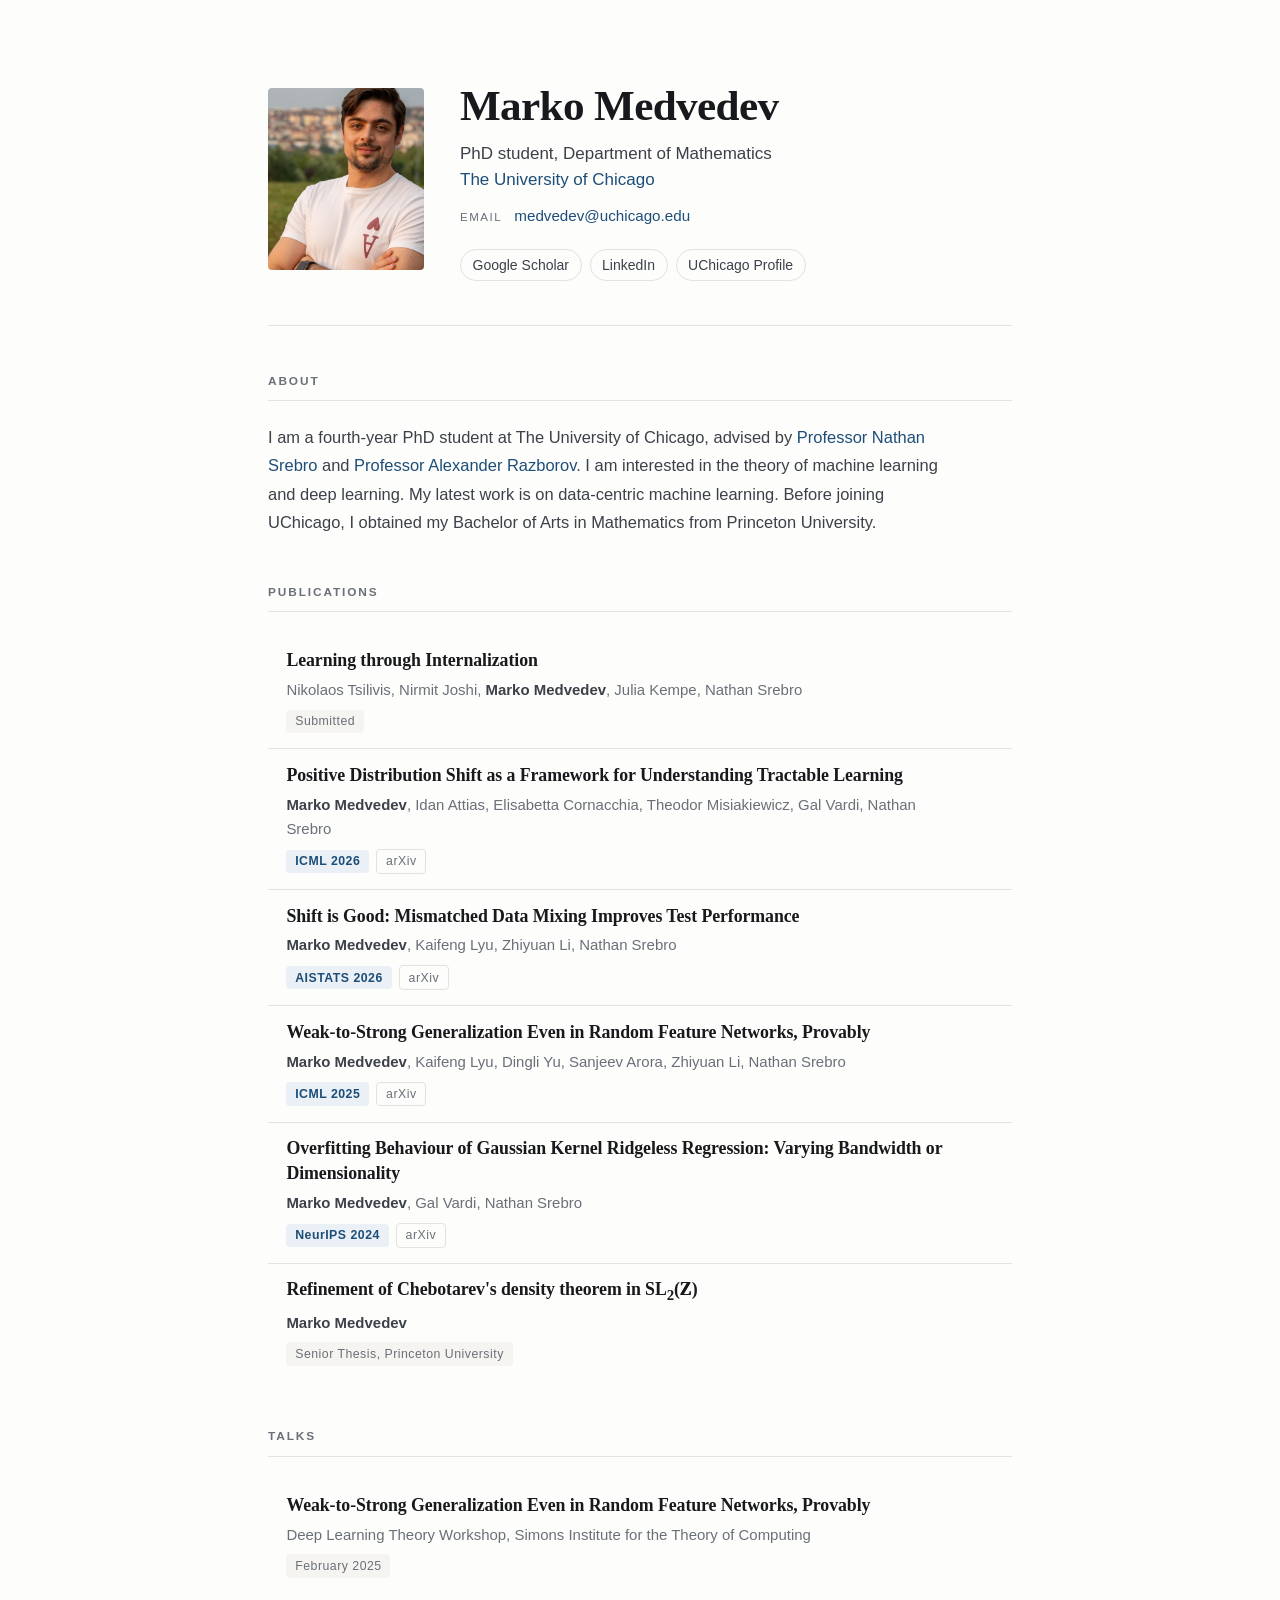
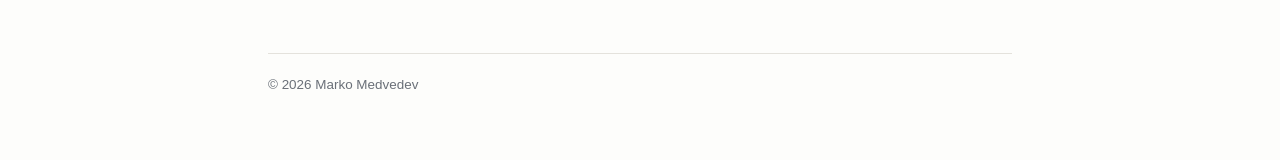
==== index.html @ 5ec53a4e "Academic homepage: content from math.uchicago.edu/~medvedev, redesigned Plain HTML/CSS + minimal JS " ====
<!DOCTYPE html>
<html lang="en">
<head>
<meta charset="utf-8" />
<meta name="viewport" content="width=device-width, initial-scale=1" />
<title>Marko Medvedev</title>
<meta name="description" content="Marko Medvedev — PhD student in the Department of Mathematics at the University of Chicago, working on the theory of machine learning and deep learning." />
<meta name="author" content="Marko Medvedev" />
<link rel="canonical" href="https://marko-medvedev.github.io/" />
<link rel="icon" href="assets/favicon.svg" type="image/svg+xml" />
<meta property="og:type" content="website" />
<meta property="og:title" content="Marko Medvedev" />
<meta property="og:description" content="PhD student in the Department of Mathematics, University of Chicago. Theory of machine learning and deep learning." />
<meta property="og:url" content="https://marko-medvedev.github.io/" />
<meta property="og:image" content="https://marko-medvedev.github.io/assets/marko-medvedev.jpg" />
<meta name="twitter:card" content="summary" />
<link rel="stylesheet" href="css/style.css" />
</head>
<body>
<a class="skip" href="#about">Skip to content</a>

<main class="page">

  <header class="masthead">
    <div class="portrait">
      <img src="assets/marko-medvedev.jpg" alt="Portrait of Marko Medvedev" width="654" height="760" />
    </div>
    <div class="identity">
      <h1>Marko Medvedev</h1>
      <p class="affiliation">
        PhD student, Department of Mathematics<br />
        <a href="https://www.math.uchicago.edu">The University of Chicago</a>
      </p>
      <p class="contact" id="contact">
        <span class="label">Email</span>
        <span class="email" data-user="medvedev" data-domain="uchicago.edu">
          <i>[last name]</i> at uchicago dot edu
        </span>
      </p>
      <nav class="links" aria-label="Profiles">
        <a href="https://scholar.google.com/citations?user=ftjH16EAAAAJ&amp;hl=en&amp;oi=ao">Google&nbsp;Scholar</a>
        <a href="https://www.linkedin.com/in/marko-medvedev">LinkedIn</a>
        <a href="https://mathematics.uchicago.edu/people/profile/marko-medvedev/">UChicago&nbsp;Profile</a>
      </nav>
    </div>
  </header>

  <section class="section" id="about">
    <h2 class="section-title">About</h2>
    <p class="lede">
      I am a fourth-year PhD student at The University of Chicago, advised by
      <a href="https://nati.ttic.edu">Professor Nathan Srebro</a> and
      <a href="https://people.cs.uchicago.edu/~razborov/">Professor Alexander Razborov</a>.
      I am interested in the theory of machine learning and deep learning. My latest work is on
      data-centric machine learning. Before joining UChicago, I obtained my Bachelor of Arts in
      Mathematics from Princeton University.
    </p>
  </section>

  <section class="section" id="publications">
    <h2 class="section-title">Publications</h2>
    <ol class="pubs">

      <li class="pub">
        <h3 class="pub-title">Learning through Internalization</h3>
        <p class="pub-authors">Nikolaos Tsilivis, Nirmit Joshi, <b>Marko Medvedev</b>, Julia Kempe, Nathan Srebro</p>
        <p class="pub-meta"><span class="venue venue-quiet">Submitted</span></p>
      </li>

      <li class="pub">
        <h3 class="pub-title"><a href="https://arxiv.org/abs/2602.08907">Positive Distribution Shift as a Framework for Understanding Tractable Learning</a></h3>
        <p class="pub-authors"><b>Marko Medvedev</b>, Idan Attias, Elisabetta Cornacchia, Theodor Misiakiewicz, Gal Vardi, Nathan Srebro</p>
        <p class="pub-meta"><span class="venue">ICML 2026</span><a class="pill" href="https://arxiv.org/abs/2602.08907">arXiv</a></p>
      </li>

      <li class="pub">
        <h3 class="pub-title"><a href="https://arxiv.org/abs/2510.25108">Shift is Good: Mismatched Data Mixing Improves Test Performance</a></h3>
        <p class="pub-authors"><b>Marko Medvedev</b>, Kaifeng Lyu, Zhiyuan Li, Nathan Srebro</p>
        <p class="pub-meta"><span class="venue">AISTATS 2026</span><a class="pill" href="https://arxiv.org/abs/2510.25108">arXiv</a></p>
      </li>

      <li class="pub">
        <h3 class="pub-title"><a href="https://arxiv.org/abs/2503.02877">Weak-to-Strong Generalization Even in Random Feature Networks, Provably</a></h3>
        <p class="pub-authors"><b>Marko Medvedev</b>, Kaifeng Lyu, Dingli Yu, Sanjeev Arora, Zhiyuan Li, Nathan Srebro</p>
        <p class="pub-meta"><span class="venue">ICML 2025</span><a class="pill" href="https://arxiv.org/abs/2503.02877">arXiv</a></p>
      </li>

      <li class="pub">
        <h3 class="pub-title"><a href="https://arxiv.org/abs/2409.03891">Overfitting Behaviour of Gaussian Kernel Ridgeless Regression: Varying Bandwidth or Dimensionality</a></h3>
        <p class="pub-authors"><b>Marko Medvedev</b>, Gal Vardi, Nathan Srebro</p>
        <p class="pub-meta"><span class="venue">NeurIPS 2024</span><a class="pill" href="https://arxiv.org/abs/2409.03891">arXiv</a></p>
      </li>

      <li class="pub">
        <h3 class="pub-title"><a href="https://dataspace.princeton.edu/handle/88435/dsp018g84mq446">Refinement of Chebotarev's density theorem in SL<sub>2</sub>(<span class="bb">Z</span>)</a></h3>
        <p class="pub-authors"><b>Marko Medvedev</b></p>
        <p class="pub-meta"><span class="venue venue-quiet">Senior Thesis, Princeton University</span></p>
      </li>

    </ol>
  </section>

  <section class="section" id="talks">
    <h2 class="section-title">Talks</h2>
    <ol class="pubs">
      <li class="pub">
        <h3 class="pub-title"><a href="https://simons.berkeley.edu/talks/marko-medvedev-university-chicago-2025-02-19">Weak-to-Strong Generalization Even in Random Feature Networks, Provably</a></h3>
        <p class="pub-authors">Deep Learning Theory Workshop, Simons Institute for the Theory of Computing</p>
        <p class="pub-meta"><span class="venue venue-quiet">February 2025</span></p>
      </li>
    </ol>
  </section>

  <footer class="footer">
    <p>&copy; <span id="year">2026</span> Marko Medvedev</p>
  </footer>

</main>

<script src="js/main.js"></script>
</body>
</html>
---- css/style.css ----
/* Marko Medvedev — academic homepage
   Restrained editorial layout: one column, hairline rules, one accent. */

:root {
  --bg:        #fdfdfb;
  --panel:     #f5f4f0;
  --ink:       #17191d;
  --ink-soft:  #3c4149;
  --muted:     #6a7078;
  --rule:      #e4e2dc;
  --accent:    #1d4e79;
  --accent-bg: #eaf0f6;

  --serif: "Iowan Old Style", "Palatino Linotype", Palatino, "Book Antiqua", Georgia, "Times New Roman", serif;
  --sans:  -apple-system, BlinkMacSystemFont, "Segoe UI", Inter, Roboto, "Helvetica Neue", Arial, sans-serif;

  --measure: 42rem;   /* text column */
  --page:    50rem;   /* full page width incl. gutters */
}

@media (prefers-color-scheme: dark) {
  :root {
    --bg:        #14161a;
    --panel:     #1b1e23;
    --ink:       #e9e8e4;
    --ink-soft:  #c6c8cc;
    --muted:     #949aa4;
    --rule:      #2a2e35;
    --accent:    #8ab8e0;
    --accent-bg: #1c2732;
  }
}

* { box-sizing: border-box; }

html { -webkit-text-size-adjust: 100%; }

body {
  margin: 0;
  background: var(--bg);
  color: var(--ink);
  font-family: var(--sans);
  font-size: 17px;
  line-height: 1.65;
  -webkit-font-smoothing: antialiased;
  text-rendering: optimizeLegibility;
}

.skip {
  position: absolute;
  left: -9999px;
}
.skip:focus {
  left: 1rem; top: 1rem;
  padding: .5rem .75rem;
  background: var(--panel);
  border: 1px solid var(--rule);
  border-radius: 6px;
  z-index: 10;
}

a {
  color: var(--accent);
  text-decoration: none;
  border-bottom: 1px solid transparent;
  transition: border-color .15s ease, color .15s ease;
}
a:hover { border-bottom-color: currentColor; }
a:focus-visible {
  outline: 2px solid var(--accent);
  outline-offset: 3px;
  border-radius: 2px;
}

.page {
  max-width: var(--page);
  margin: 0 auto;
  padding: 5.5rem 1.75rem 4rem;
}

/* ---------- masthead ---------- */

.masthead {
  display: grid;
  grid-template-columns: 156px 1fr;
  gap: 2.25rem;
  align-items: start;
  padding-bottom: 2.75rem;
  border-bottom: 1px solid var(--rule);
}

.portrait {
  width: 156px;
  height: 182px;
  overflow: hidden;
  border-radius: 4px;
  background: var(--panel);
}
.portrait img {
  width: 100%;
  height: 100%;
  display: block;
  object-fit: cover;
  object-position: 60% 16%;
  transform: scale(1.38);
  transform-origin: 60% 16%;
  filter: saturate(.96);
}

.identity h1 {
  font-family: var(--serif);
  font-weight: 600;
  font-size: clamp(2.1rem, 5.4vw, 2.7rem);
  line-height: 1.1;
  letter-spacing: -0.015em;
  margin: -0.35rem 0 0.7rem;
}

.affiliation {
  margin: 0 0 .55rem;
  color: var(--ink-soft);
  line-height: 1.55;
}

.contact {
  margin: 0 0 1.35rem;
  color: var(--ink-soft);
  font-size: .95rem;
}
.contact .label {
  font-size: .72rem;
  letter-spacing: .13em;
  text-transform: uppercase;
  color: var(--muted);
  margin-right: .5rem;
}
.contact .email i { font-style: italic; }

.links {
  display: flex;
  flex-wrap: wrap;
  gap: .5rem .5rem;
}
.links a {
  font-size: .875rem;
  line-height: 1;
  padding: .48rem .72rem;
  border: 1px solid var(--rule);
  border-radius: 999px;
  color: var(--ink-soft);
  background: transparent;
  transition: background .15s ease, border-color .15s ease, color .15s ease;
}
.links a:hover {
  color: var(--accent);
  border-color: var(--accent);
  background: var(--accent-bg);
}

/* ---------- sections ---------- */

.section { padding-top: 2.9rem; }

.section-title {
  font-family: var(--sans);
  font-size: .74rem;
  font-weight: 600;
  letter-spacing: .16em;
  text-transform: uppercase;
  color: var(--muted);
  margin: 0 0 1.35rem;
  padding-bottom: .55rem;
  border-bottom: 1px solid var(--rule);
}

.lede {
  max-width: var(--measure);
  margin: 0;
  color: var(--ink-soft);
  font-size: 1.03rem;
  line-height: 1.72;
}

/* ---------- publications & talks ---------- */

.pubs {
  list-style: none;
  margin: 0;
  padding: 0;
}

.pub {
  position: relative;
  padding: .85rem 0 .95rem 1.15rem;
  border-top: 1px solid transparent;
}
.pub + .pub { border-top-color: var(--rule); }

.pub::before {
  content: "";
  position: absolute;
  left: 0;
  top: 1.35rem;
  width: 3px;
  height: 0;
  background: var(--accent);
  border-radius: 2px;
  transition: height .18s ease;
}
.pub:hover::before { height: calc(100% - 2.1rem); }

.pub-title {
  font-family: var(--serif);
  font-size: 1.115rem;
  font-weight: 600;
  line-height: 1.4;
  letter-spacing: -0.005em;
  margin: 0 0 .3rem;
  max-width: var(--measure);
}
.pub-title a { color: var(--ink); }
.pub-title a:hover { color: var(--accent); border-bottom-color: transparent; }

.pub-authors {
  margin: 0 0 .45rem;
  font-size: .935rem;
  color: var(--muted);
  max-width: var(--measure);
}
.pub-authors b {
  font-weight: 600;
  color: var(--ink-soft);
}

.pub-meta {
  margin: 0;
  display: flex;
  flex-wrap: wrap;
  align-items: center;
  gap: .45rem;
}

.venue {
  font-size: .77rem;
  font-weight: 600;
  letter-spacing: .04em;
  line-height: 1;
  padding: .34rem .55rem;
  border-radius: 4px;
  color: var(--accent);
  background: var(--accent-bg);
}
.venue-quiet {
  color: var(--muted);
  background: var(--panel);
  font-weight: 500;
}

.pill {
  font-size: .77rem;
  letter-spacing: .04em;
  line-height: 1;
  padding: .33rem .55rem;
  border: 1px solid var(--rule);
  border-radius: 4px;
  color: var(--muted);
}
.pill:hover {
  color: var(--accent);
  border-color: var(--accent);
  border-bottom-color: var(--accent);
}

.bb {
  font-family: var(--serif);
  font-style: normal;
  font-weight: 600;
  /* blackboard-bold stand-in for the integers */
  text-shadow: -0.5px 0 currentColor;
}

/* ---------- footer ---------- */

.footer {
  margin-top: 3.75rem;
  padding-top: 1.25rem;
  border-top: 1px solid var(--rule);
  color: var(--muted);
  font-size: .84rem;
}
.footer p { margin: 0; }

/* ---------- responsive ---------- */

@media (max-width: 640px) {
  body { font-size: 16.5px; }
  .page { padding: 3rem 1.25rem 3rem; }
  .masthead {
    grid-template-columns: 1fr;
    gap: 1.5rem;
    padding-bottom: 2rem;
  }
  .portrait { width: 136px; height: 159px; }
  .identity h1 { margin-top: 0; }
}

/* ---------- print ---------- */

@media print {
  :root { --bg: #fff; --ink: #000; --ink-soft: #222; --muted: #444; --rule: #ccc; --accent: #000; --accent-bg: #f2f2f2; }
  .page { max-width: none; padding: 0; }
  .links, .skip { display: none; }
  a { color: #000; }
  .pub { break-inside: avoid; }
}
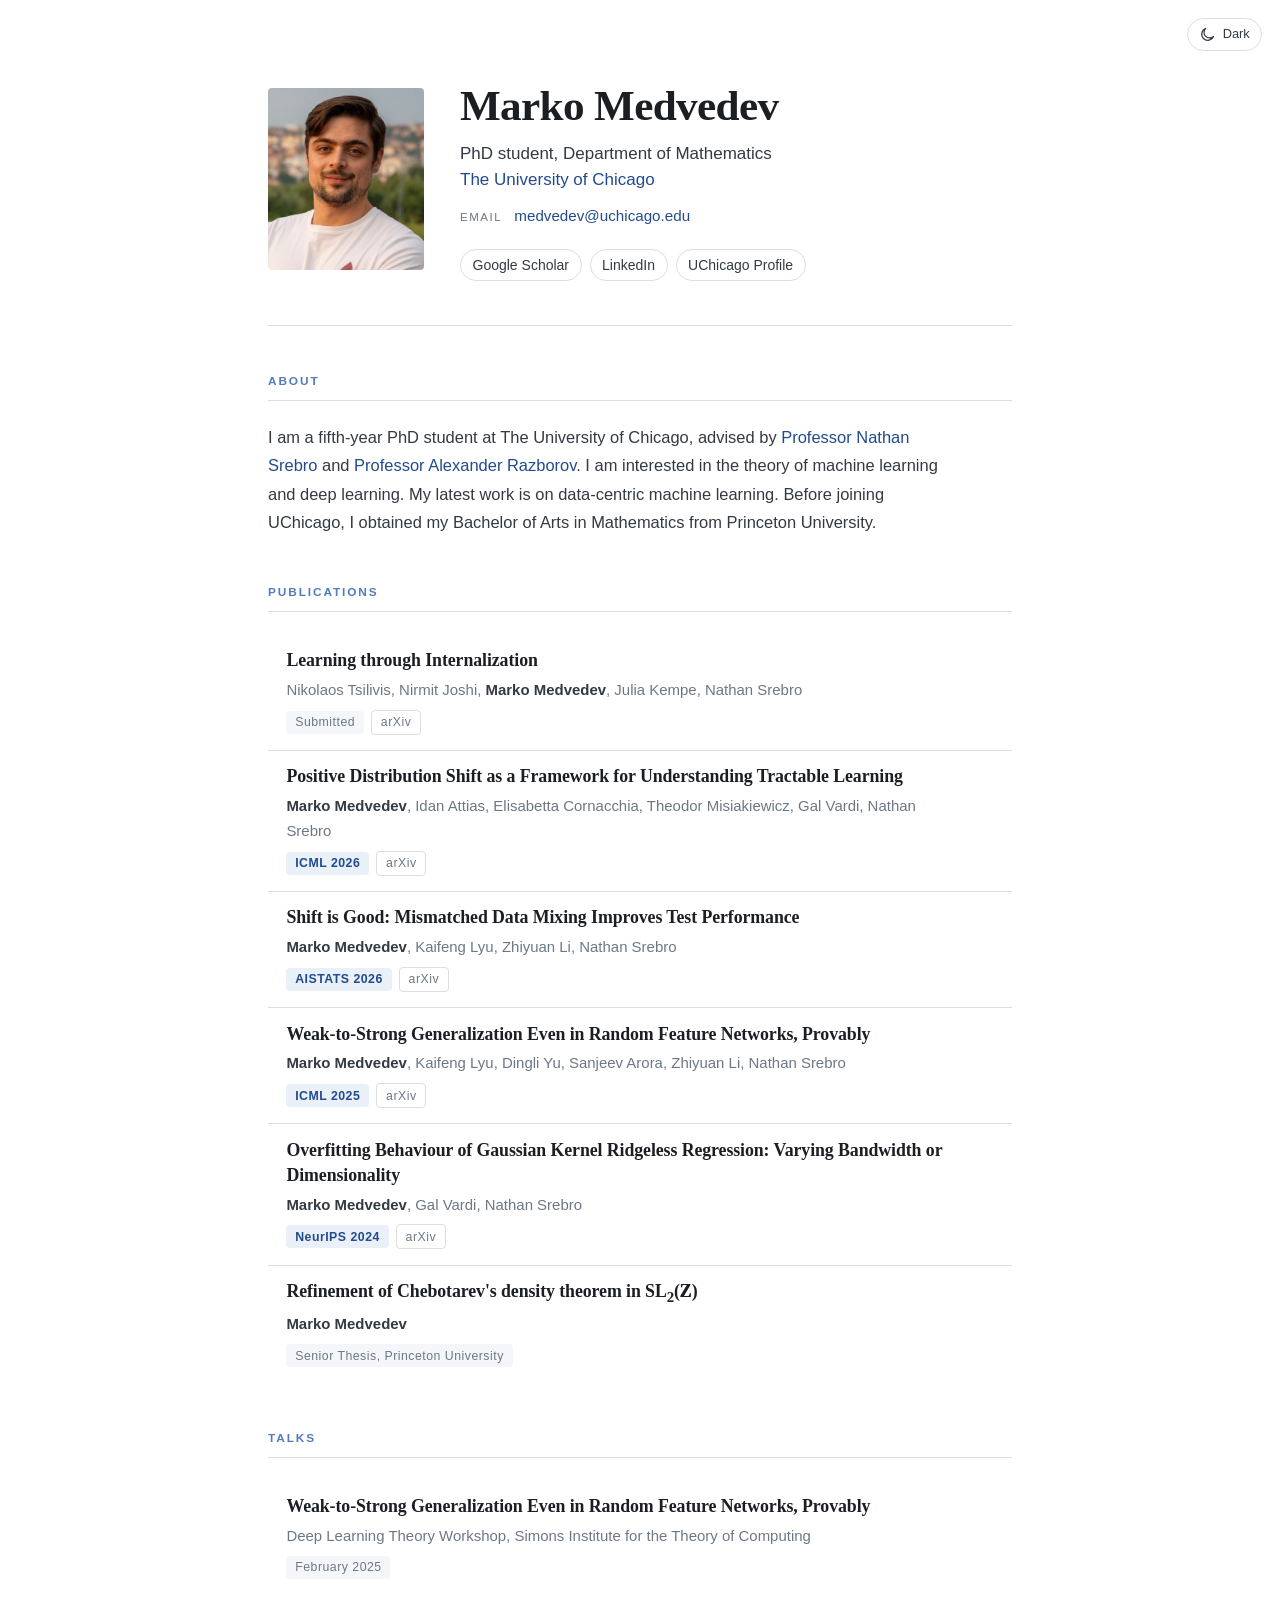
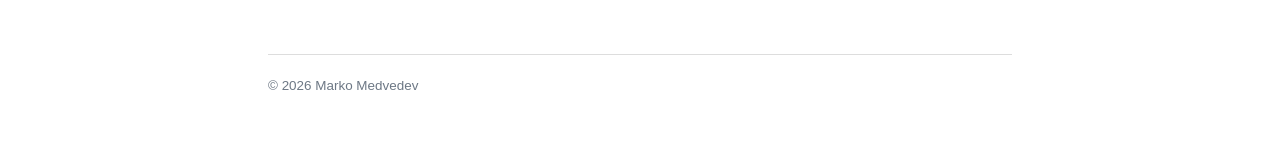
==== commit b7d3d455: "Site: UChicago shield favicon, theme toggle, centred portrait, arXiv link - Tab title is now "Marko " ====
--- a/index.html
+++ b/index.html
@@ -3,11 +3,14 @@
 <head>
 <meta charset="utf-8" />
 <meta name="viewport" content="width=device-width, initial-scale=1" />
-<title>Marko Medvedev</title>
+<title>Marko Medvedev's Personal Page</title>
 <meta name="description" content="Marko Medvedev — PhD student in the Department of Mathematics at the University of Chicago, working on the theory of machine learning and deep learning." />
 <meta name="author" content="Marko Medvedev" />
 <link rel="canonical" href="https://marko-medvedev.github.io/" />
-<link rel="icon" href="assets/favicon.svg" type="image/svg+xml" />
+<link rel="icon" href="assets/uchicago-shield.svg" type="image/svg+xml" />
+<link rel="alternate icon" href="assets/favicon-32.png" sizes="32x32" type="image/png" />
+<link rel="apple-touch-icon" href="assets/apple-touch-icon.png" />
+<meta name="theme-color" content="#ffffff" />
 <meta property="og:type" content="website" />
 <meta property="og:title" content="Marko Medvedev" />
 <meta property="og:description" content="PhD student in the Department of Mathematics, University of Chicago. Theory of machine learning and deep learning." />
@@ -15,11 +18,37 @@
 <meta property="og:image" content="https://marko-medvedev.github.io/assets/marko-medvedev.jpg" />
 <meta name="twitter:card" content="summary" />
 <link rel="stylesheet" href="css/style.css" />
+<script>
+(function () {
+  /* Light is the default. Only an explicit past choice can select dark. */
+  try {
+    var saved = localStorage.getItem("theme");
+    if (saved === "dark" || saved === "light") {
+      document.documentElement.setAttribute("data-theme", saved);
+    }
+  } catch (e) {}
+})();
+</script>
 </head>
 <body>
 <a class="skip" href="#about">Skip to content</a>
 
 <main class="page">
+
+  <button id="theme-toggle" class="theme-toggle" type="button"
+          aria-label="Switch to dark theme" aria-pressed="false" hidden>
+    <svg class="icon-sun" width="17" height="17" viewBox="0 0 24 24" aria-hidden="true"
+         fill="none" stroke="currentColor" stroke-width="1.7" stroke-linecap="round">
+      <circle cx="12" cy="12" r="4.2" />
+      <path d="M12 2.4v2.3M12 19.3v2.3M4.22 4.22l1.63 1.63M18.15 18.15l1.63 1.63M2.4 12h2.3M19.3 12h2.3M4.22 19.78l1.63-1.63M18.15 5.85l1.63-1.63" />
+    </svg>
+    <svg class="icon-moon" width="17" height="17" viewBox="0 0 24 24" aria-hidden="true"
+         fill="none" stroke="currentColor" stroke-width="1.7" stroke-linecap="round"
+         stroke-linejoin="round">
+      <path d="M20.5 14.6A8.6 8.6 0 1 1 9.4 3.5a6.9 6.9 0 0 0 11.1 11.1z" />
+    </svg>
+    <span class="theme-toggle-text">Dark</span>
+  </button>
 
   <header class="masthead">
     <div class="portrait">
@@ -48,7 +77,7 @@
   <section class="section" id="about">
     <h2 class="section-title">About</h2>
     <p class="lede">
-      I am a fourth-year PhD student at The University of Chicago, advised by
+      I am a fifth-year PhD student at The University of Chicago, advised by
       <a href="https://nati.ttic.edu">Professor Nathan Srebro</a> and
       <a href="https://people.cs.uchicago.edu/~razborov/">Professor Alexander Razborov</a>.
       I am interested in the theory of machine learning and deep learning. My latest work is on
@@ -62,9 +91,9 @@
     <ol class="pubs">
 
       <li class="pub">
-        <h3 class="pub-title">Learning through Internalization</h3>
+        <h3 class="pub-title"><a href="https://arxiv.org/abs/2606.20937">Learning through Internalization</a></h3>
         <p class="pub-authors">Nikolaos Tsilivis, Nirmit Joshi, <b>Marko Medvedev</b>, Julia Kempe, Nathan Srebro</p>
-        <p class="pub-meta"><span class="venue venue-quiet">Submitted</span></p>
+        <p class="pub-meta"><span class="venue venue-quiet">Submitted</span><a class="pill" href="https://arxiv.org/abs/2606.20937">arXiv</a></p>
       </li>
 
       <li class="pub">
--- a/css/style.css
+++ b/css/style.css
@@ -1,15 +1,21 @@
 /* Marko Medvedev — academic homepage
    Restrained editorial layout: one column, hairline rules, one accent. */
 
+/* Light is the default and does not follow the OS. Dark is opt-in via the
+   toggle, which sets data-theme="dark" on <html>.
+   Light palette carries over the old jemdoc site: white ground, #527bbd
+   headings, #224b8d links, #dddddd hairlines. */
+
 :root {
-  --bg:        #fdfdfb;
-  --panel:     #f5f4f0;
-  --ink:       #17191d;
-  --ink-soft:  #3c4149;
-  --muted:     #6a7078;
-  --rule:      #e4e2dc;
-  --accent:    #1d4e79;
-  --accent-bg: #eaf0f6;
+  --bg:         #ffffff;
+  --panel:      #f4f6fa;
+  --ink:        #1b1f24;
+  --ink-soft:   #333a42;
+  --muted:      #6d7885;
+  --rule:       #dddddd;
+  --accent:     #224b8d;   /* links */
+  --accent-2:   #527bbd;   /* headings, rules, marks */
+  --accent-bg:  #eaf0f8;
 
   --serif: "Iowan Old Style", "Palatino Linotype", Palatino, "Book Antiqua", Georgia, "Times New Roman", serif;
   --sans:  -apple-system, BlinkMacSystemFont, "Segoe UI", Inter, Roboto, "Helvetica Neue", Arial, sans-serif;
@@ -18,17 +24,16 @@
   --page:    50rem;   /* full page width incl. gutters */
 }
 
-@media (prefers-color-scheme: dark) {
-  :root {
-    --bg:        #14161a;
-    --panel:     #1b1e23;
-    --ink:       #e9e8e4;
-    --ink-soft:  #c6c8cc;
-    --muted:     #949aa4;
-    --rule:      #2a2e35;
-    --accent:    #8ab8e0;
-    --accent-bg: #1c2732;
-  }
+:root[data-theme="dark"] {
+  --bg:         #10141a;
+  --panel:      #182029;
+  --ink:        #e8eaee;
+  --ink-soft:   #c5cad2;
+  --muted:      #8d97a4;
+  --rule:       #29313b;
+  --accent:     #8fb6e8;
+  --accent-2:   #a9c6ea;
+  --accent-bg:  #1a2634;
 }
 
 * { box-sizing: border-box; }
@@ -72,6 +77,43 @@
   border-radius: 2px;
 }
 
+/* ---------- theme toggle ---------- */
+
+.theme-toggle {
+  position: fixed;
+  top: 1.15rem;
+  right: 1.15rem;
+  z-index: 20;
+  display: inline-flex;
+  align-items: center;
+  gap: .42rem;
+  padding: .42rem .68rem;
+  font: inherit;
+  font-size: .8rem;
+  line-height: 1;
+  color: var(--ink-soft);
+  background: var(--bg);
+  border: 1px solid var(--rule);
+  border-radius: 999px;
+  cursor: pointer;
+  transition: color .15s ease, border-color .15s ease, background .15s ease;
+}
+.theme-toggle:hover {
+  color: var(--accent);
+  border-color: var(--accent);
+  background: var(--accent-bg);
+}
+.theme-toggle:focus-visible {
+  outline: 2px solid var(--accent);
+  outline-offset: 3px;
+}
+.theme-toggle svg { display: block; }
+
+/* Show the icon for the theme you would switch TO. */
+.theme-toggle .icon-sun { display: none; }
+:root[data-theme="dark"] .theme-toggle .icon-moon { display: none; }
+:root[data-theme="dark"] .theme-toggle .icon-sun  { display: block; }
+
 .page {
   max-width: var(--page);
   margin: 0 auto;
@@ -90,20 +132,23 @@
 }
 
 .portrait {
+  position: relative;
   width: 156px;
   height: 182px;
   overflow: hidden;
   border-radius: 4px;
   background: var(--panel);
 }
+/* Source is 654x760 with the subject right of centre. Show the 380x444 window
+   at x=240, y=0, which puts the face on the frame's vertical axis. Widths are
+   percentages of the frame, so the crop holds at every breakpoint. */
 .portrait img {
-  width: 100%;
-  height: 100%;
+  position: absolute;
+  top: 0;
+  left: -63.2%;
+  width: 172.1%;
+  height: auto;
   display: block;
-  object-fit: cover;
-  object-position: 60% 16%;
-  transform: scale(1.38);
-  transform-origin: 60% 16%;
   filter: saturate(.96);
 }
 
@@ -167,7 +212,7 @@
   font-weight: 600;
   letter-spacing: .16em;
   text-transform: uppercase;
-  color: var(--muted);
+  color: var(--accent-2);
   margin: 0 0 1.35rem;
   padding-bottom: .55rem;
   border-bottom: 1px solid var(--rule);
@@ -302,14 +347,16 @@
   }
   .portrait { width: 136px; height: 159px; }
   .identity h1 { margin-top: 0; }
+  .theme-toggle { top: .75rem; right: .75rem; }
+  .theme-toggle-text { display: none; }
 }
 
 /* ---------- print ---------- */
 
 @media print {
-  :root { --bg: #fff; --ink: #000; --ink-soft: #222; --muted: #444; --rule: #ccc; --accent: #000; --accent-bg: #f2f2f2; }
+  :root { --bg: #fff; --ink: #000; --ink-soft: #222; --muted: #444; --rule: #ccc; --accent: #000; --accent-2: #000; --accent-bg: #f2f2f2; }
   .page { max-width: none; padding: 0; }
-  .links, .skip { display: none; }
+  .links, .skip, .theme-toggle { display: none; }
   a { color: #000; }
   .pub { break-inside: avoid; }
 }
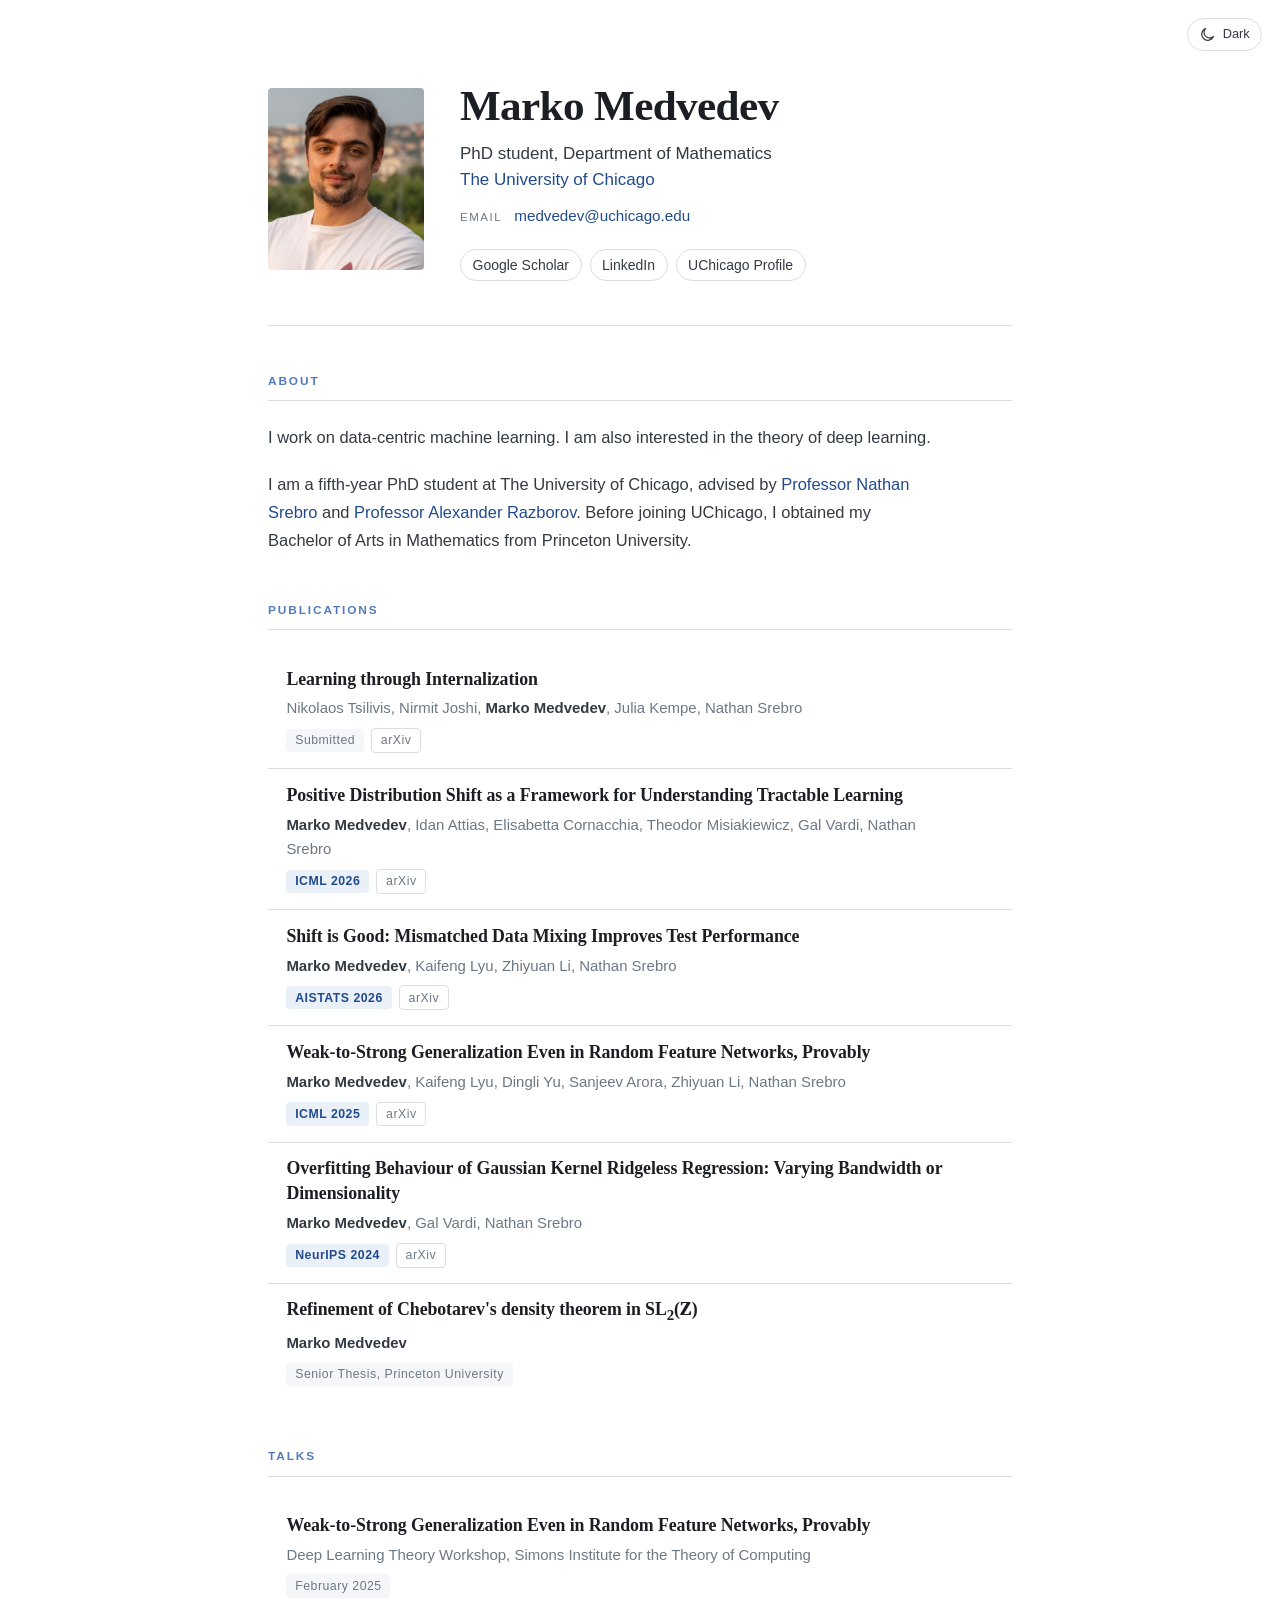
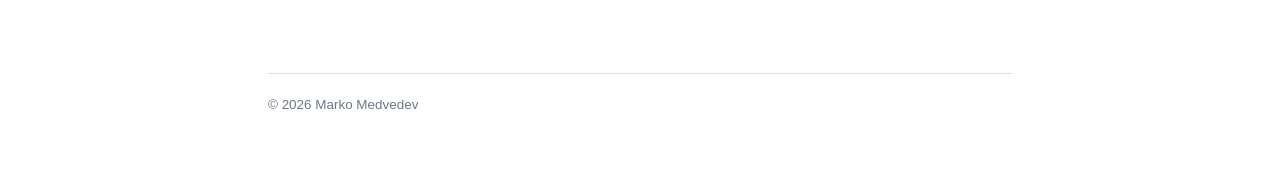
==== commit 67486655: "Bio: lead with the research, move the biography to its own paragraph Co-Authored-By: Claude Opus 5 (" ====
--- a/index.html
+++ b/index.html
@@ -77,12 +77,15 @@
   <section class="section" id="about">
     <h2 class="section-title">About</h2>
     <p class="lede">
+      I work on data-centric machine learning. I am also interested in the theory of
+      deep learning.
+    </p>
+    <p class="lede">
       I am a fifth-year PhD student at The University of Chicago, advised by
       <a href="https://nati.ttic.edu">Professor Nathan Srebro</a> and
       <a href="https://people.cs.uchicago.edu/~razborov/">Professor Alexander Razborov</a>.
-      I am interested in the theory of machine learning and deep learning. My latest work is on
-      data-centric machine learning. Before joining UChicago, I obtained my Bachelor of Arts in
-      Mathematics from Princeton University.
+      Before joining UChicago, I obtained my Bachelor of Arts in Mathematics from
+      Princeton University.
     </p>
   </section>
 
--- a/css/style.css
+++ b/css/style.css
@@ -225,6 +225,7 @@
   font-size: 1.03rem;
   line-height: 1.72;
 }
+.lede + .lede { margin-top: 1.15rem; }
 
 /* ---------- publications & talks ---------- */
 
